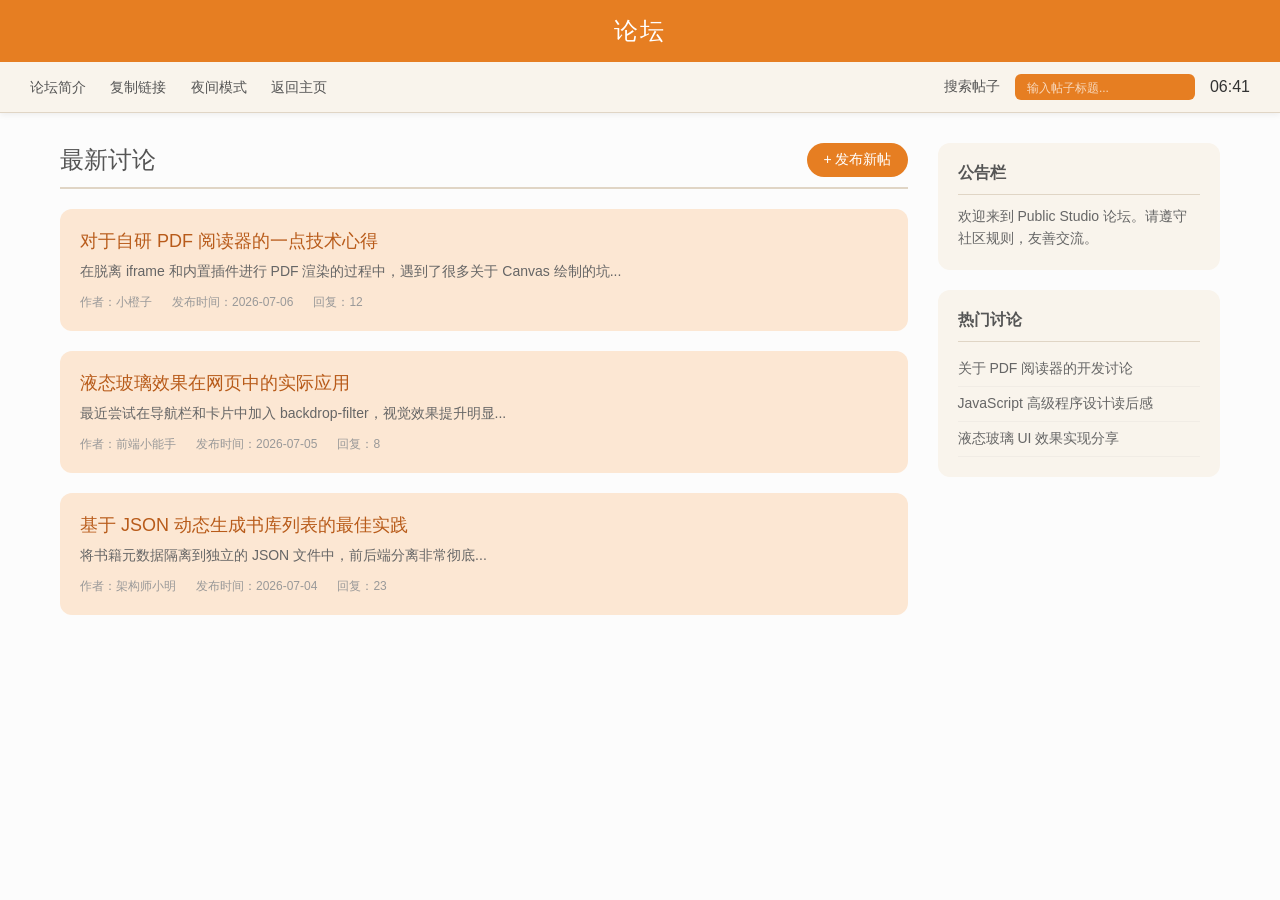
==== askall/askall.html @ a7f26f34 "luntan" ====
<!DOCTYPE html>
<html lang="zh-CN">
<head>
    <meta charset="UTF-8">
    <meta name="viewport" content="width=device-width, initial-scale=1.0">
    <title>论坛</title>
    <!-- 引入亮色和暗色两套样式表 -->
    <link rel="stylesheet" href="askall.css">
    <link rel="stylesheet" href="../askall/baskall.css">
    <script src="askall.js" defer></script>
</head>
<body>
    <!-- 顶部固定导航 -->
    <div class="fixed-header-container">
        <div class="top-header">
            <div class="header-title">论坛</div>
        </div>

        <div class="nav-bar">
            <div class="nav-links">
                <a href="#">论坛简介</a>
                <a href="#">复制链接</a>
                <a href="#" id="toggle-theme-btn">夜间模式</a>
                <a href="../../../index.html">返回主页</a>
            </div>
            <div class="nav-tools">
                <label for="search-input">搜索帖子</label>
                <input type="text" id="search-input" placeholder="输入帖子标题...">
                <span id="current-time">时间</span>
            </div>
        </div>
    </div>

    <!-- 论坛主体：两列布局，左侧列表，右侧热门 -->
    <div class="forum-container">
        
        <!-- 左侧：最新帖子列表 -->
        <div class="main-posts-column">
            <div class="column-header">
                <h2>最新讨论</h2>
                <button class="new-post-btn" onclick="alert('功能预留：点击发布新帖')">+ 发布新帖</button>
            </div>
            <div class="post-list" id="post-list-container">
                <!-- 由 JS 动态生成帖子 -->
            </div>
        </div>

        <!-- 右侧：侧边栏（热门/公告） -->
        <div class="sidebar-column">
            <div class="sidebar-card">
                <h3>公告栏</h3>
                <p style="color: #666; font-size: 14px; margin-top: 10px; line-height: 1.6;">
                    欢迎来到 Public Studio 论坛。请遵守社区规则，友善交流。
                </p>
            </div>
            <div class="sidebar-card" style="margin-top: 20px;">
                <h3>热门讨论</h3>
                <ul class="hot-topic-list">
                    <li><a href="#">关于 PDF 阅读器的开发讨论</a></li>
                    <li><a href="#">JavaScript 高级程序设计读后感</a></li>
                    <li><a href="#">液态玻璃 UI 效果实现分享</a></li>
                </ul>
            </div>
        </div>

    </div>
</body>
</html>
---- askall/askall.css ----
/* 论坛亮色模式基础变量 */
:root {
    --bg-color: #fcfcfc;
    --header-bg: #e67e22;
    --nav-bg: #f9f4ec;
    --card-bg: #fce7d3;
    --card-text: #b85b1a;
    --input-bg: #e67e22;
    --border-color: #e0d5c5;
    --secondary-text: #555;
}

* { margin: 0; padding: 0; box-sizing: border-box; }
body {
    background-color: var(--bg-color);
    font-family: "PingFang SC", "Microsoft YaHei", sans-serif;
    color: #333;
}

/* 顶部固定导航 */
.fixed-header-container {
    position: sticky;
    top: 0;
    z-index: 999;
    background-color: var(--bg-color);
    box-shadow: 0 2px 6px rgba(0,0,0,0.06);
}
.top-header {
    width: 100%;
    background-color: var(--header-bg);
    color: #ffffff;
    text-align: center;
    padding: 15px 0;
    font-size: 24px;
    letter-spacing: 2px;
}
.nav-bar {
    display: flex;
    justify-content: space-between;
    align-items: center;
    background-color: var(--nav-bg);
    padding: 12px 30px;
    border-bottom: 1px solid var(--border-color);
}
.nav-links a { text-decoration: none; color: var(--secondary-text); font-size: 14px; margin-right: 20px; transition: color 0.2s; }
.nav-links a:hover { color: var(--header-bg); }
.nav-tools { display: flex; align-items: center; gap: 15px; }
.nav-tools label { font-size: 14px; color: var(--secondary-text); }
.nav-tools input {
    background-color: var(--input-bg);
    border: none;
    border-radius: 6px;
    padding: 4px 12px;
    color: #ffffff;
    outline: none;
    width: 180px;
    height: 26px;
}
.nav-tools input::placeholder { color: rgba(255,255,255,0.7); font-size: 12px; }

/* 论坛主体布局 */
.forum-container {
    display: flex;
    max-width: 1200px;
    margin: 30px auto;
    padding: 0 20px;
    gap: 30px;
}

/* 左侧主列表 */
.main-posts-column { flex: 3; }
.column-header {
    display: flex;
    justify-content: space-between;
    align-items: center;
    margin-bottom: 20px;
    padding-bottom: 10px;
    border-bottom: 2px solid var(--border-color);
}
.column-header h2 { color: var(--secondary-text); font-weight: 500; }
.new-post-btn {
    background-color: var(--header-bg);
    color: #fff;
    border: none;
    border-radius: 20px;
    padding: 8px 16px;
    font-size: 14px;
    cursor: pointer;
    transition: background 0.2s;
}
.new-post-btn:hover { background-color: #c05a1a; }

/* 帖子卡片 */
.post-card {
    background-color: var(--card-bg);
    border-radius: 12px;
    padding: 20px;
    margin-bottom: 20px;
    cursor: pointer;
    transition: transform 0.2s, box-shadow 0.2s;
}
.post-card:hover { transform: translateY(-2px); box-shadow: 0 4px 10px rgba(0,0,0,0.04); }
.post-title { font-size: 18px; color: var(--card-text); margin-bottom: 8px; }
.post-excerpt { font-size: 14px; color: #666; line-height: 1.5; margin-bottom: 12px; }
.post-meta { font-size: 12px; color: #999; display: flex; gap: 20px; }

/* 右侧侧边栏 */
.sidebar-column { flex: 1; }
.sidebar-card {
    background-color: var(--nav-bg);
    border-radius: 12px;
    padding: 20px;
}
.sidebar-card h3 { color: var(--secondary-text); font-size: 16px; border-bottom: 1px solid var(--border-color); padding-bottom: 10px; }
.hot-topic-list { list-style: none; margin-top: 10px; }
.hot-topic-list li { padding: 8px 0; border-bottom: 1px solid rgba(0,0,0,0.03); }
.hot-topic-list a { text-decoration: none; color: #666; font-size: 14px; display: block; transition: color 0.2s; }
.hot-topic-list a:hover { color: var(--header-bg); }

::-webkit-scrollbar { width: 8px; }
::-webkit-scrollbar-track { background: var(--nav-bg); }
::-webkit-scrollbar-thumb { background: var(--header-bg); border-radius: 4px; }
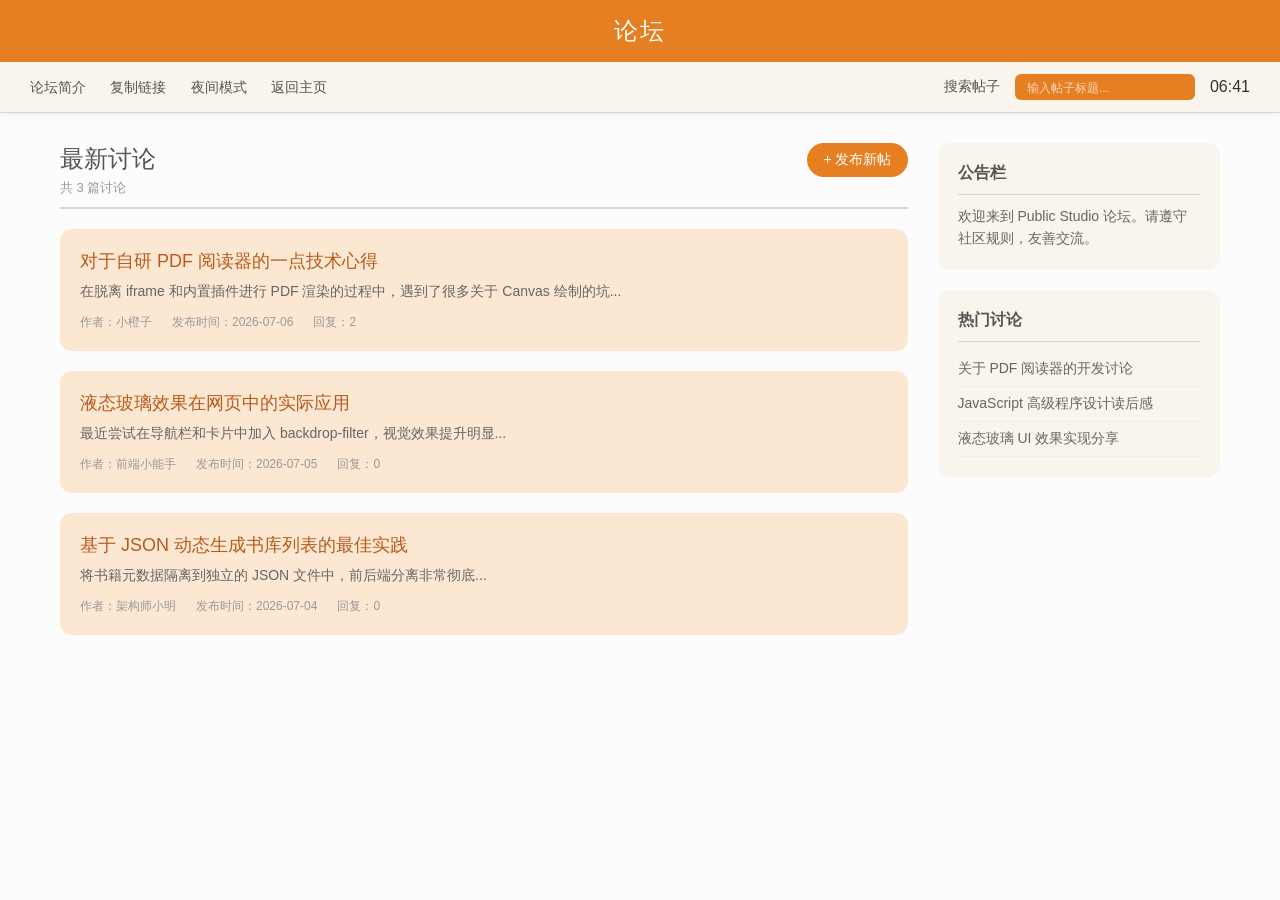
==== commit 211ddb0f: "luntan1" ====
--- a/askall/askall.html
+++ b/askall/askall.html
@@ -4,18 +4,14 @@
     <meta charset="UTF-8">
     <meta name="viewport" content="width=device-width, initial-scale=1.0">
     <title>论坛</title>
-    <!-- 引入亮色和暗色两套样式表 -->
     <link rel="stylesheet" href="askall.css">
-    <link rel="stylesheet" href="../askall/baskall.css">
+    <!-- 【修复】暗色样式文件必须与亮色样式同目录，不能加多余路径 -->
+    <link rel="stylesheet" href="baskall.css">
     <script src="askall.js" defer></script>
 </head>
 <body>
-    <!-- 顶部固定导航 -->
     <div class="fixed-header-container">
-        <div class="top-header">
-            <div class="header-title">论坛</div>
-        </div>
-
+        <div class="top-header"><div class="header-title">论坛</div></div>
         <div class="nav-bar">
             <div class="nav-links">
                 <a href="#">论坛简介</a>
@@ -31,27 +27,24 @@
         </div>
     </div>
 
-    <!-- 论坛主体：两列布局，左侧列表，右侧热门 -->
     <div class="forum-container">
-        
-        <!-- 左侧：最新帖子列表 -->
         <div class="main-posts-column">
             <div class="column-header">
-                <h2>最新讨论</h2>
-                <button class="new-post-btn" onclick="alert('功能预留：点击发布新帖')">+ 发布新帖</button>
+                <div>
+                    <h2>最新讨论</h2>
+                    <span id="post-count" style="color:#999;font-size:13px;margin-top:4px;display:block;"></span>
+                </div>
+                <button class="new-post-btn" id="open-post-modal-btn">+ 发布新帖</button>
             </div>
             <div class="post-list" id="post-list-container">
-                <!-- 由 JS 动态生成帖子 -->
+                <!-- 由 JS 动态生成 -->
             </div>
         </div>
 
-        <!-- 右侧：侧边栏（热门/公告） -->
         <div class="sidebar-column">
             <div class="sidebar-card">
                 <h3>公告栏</h3>
-                <p style="color: #666; font-size: 14px; margin-top: 10px; line-height: 1.6;">
-                    欢迎来到 Public Studio 论坛。请遵守社区规则，友善交流。
-                </p>
+                <p style="color: #666; font-size: 14px; margin-top: 10px; line-height: 1.6;">欢迎来到 Public Studio 论坛。请遵守社区规则，友善交流。</p>
             </div>
             <div class="sidebar-card" style="margin-top: 20px;">
                 <h3>热门讨论</h3>
@@ -62,7 +55,24 @@
                 </ul>
             </div>
         </div>
+    </div>
 
+    <!-- 新增：发帖模态框 -->
+    <div id="post-modal" class="modal-overlay" style="display:none;">
+        <div class="modal-content glass-effect">
+            <div class="modal-header">
+                <h3>发布新帖</h3>
+                <span class="close-modal-btn">&times;</span>
+            </div>
+            <div class="modal-body">
+                <input type="text" id="post-title-input" placeholder="帖子标题" style="width:100%;padding:10px;border:1px solid var(--border-color);border-radius:6px;margin-bottom:15px;">
+                <textarea id="post-content-input" placeholder="帖子内容（支持文字与排版）" rows="6" style="width:100%;padding:10px;border:1px solid var(--border-color);border-radius:6px;resize:none;"></textarea>
+            </div>
+            <div class="modal-footer">
+                <button class="cancel-btn">取消</button>
+                <button class="submit-btn" id="submit-post-btn">确认发布</button>
+            </div>
+        </div>
     </div>
 </body>
 </html>
--- a/askall/askall.css
+++ b/askall/askall.css
@@ -1,122 +1,67 @@
-/* 论坛亮色模式基础变量 */
 :root {
-    --bg-color: #fcfcfc;
-    --header-bg: #e67e22;
-    --nav-bg: #f9f4ec;
-    --card-bg: #fce7d3;
-    --card-text: #b85b1a;
-    --input-bg: #e67e22;
-    --border-color: #e0d5c5;
-    --secondary-text: #555;
+    --bg-color: #fcfcfc; --header-bg: #e67e22; --nav-bg: #f9f4ec;
+    --card-bg: #fce7d3; --card-text: #b85b1a; --input-bg: #e67e22;
+    --border-color: #e0d5c5; --secondary-text: #555;
+    --modal-bg: rgba(0,0,0,0.4);
 }
-
 * { margin: 0; padding: 0; box-sizing: border-box; }
 body {
     background-color: var(--bg-color);
     font-family: "PingFang SC", "Microsoft YaHei", sans-serif;
     color: #333;
 }
-
-/* 顶部固定导航 */
-.fixed-header-container {
-    position: sticky;
-    top: 0;
-    z-index: 999;
-    background-color: var(--bg-color);
-    box-shadow: 0 2px 6px rgba(0,0,0,0.06);
-}
-.top-header {
-    width: 100%;
-    background-color: var(--header-bg);
-    color: #ffffff;
-    text-align: center;
-    padding: 15px 0;
-    font-size: 24px;
-    letter-spacing: 2px;
-}
-.nav-bar {
-    display: flex;
-    justify-content: space-between;
-    align-items: center;
-    background-color: var(--nav-bg);
-    padding: 12px 30px;
-    border-bottom: 1px solid var(--border-color);
-}
+.fixed-header-container { position: sticky; top: 0; z-index: 998; background-color: var(--bg-color); box-shadow: 0 2px 6px rgba(0,0,0,0.06); }
+.top-header { width: 100%; background-color: var(--header-bg); color: #ffffff; text-align: center; padding: 15px 0; font-size: 24px; letter-spacing: 2px; }
+.nav-bar { display: flex; justify-content: space-between; align-items: center; background-color: var(--nav-bg); padding: 12px 30px; border-bottom: 1px solid var(--border-color); }
 .nav-links a { text-decoration: none; color: var(--secondary-text); font-size: 14px; margin-right: 20px; transition: color 0.2s; }
 .nav-links a:hover { color: var(--header-bg); }
 .nav-tools { display: flex; align-items: center; gap: 15px; }
 .nav-tools label { font-size: 14px; color: var(--secondary-text); }
 .nav-tools input {
-    background-color: var(--input-bg);
-    border: none;
-    border-radius: 6px;
-    padding: 4px 12px;
-    color: #ffffff;
-    outline: none;
-    width: 180px;
-    height: 26px;
+    background-color: var(--input-bg); border: none; border-radius: 6px;
+    padding: 4px 12px; color: #ffffff; outline: none; width: 180px; height: 26px;
 }
 .nav-tools input::placeholder { color: rgba(255,255,255,0.7); font-size: 12px; }
 
-/* 论坛主体布局 */
-.forum-container {
-    display: flex;
-    max-width: 1200px;
-    margin: 30px auto;
-    padding: 0 20px;
-    gap: 30px;
-}
-
-/* 左侧主列表 */
+.forum-container { display: flex; max-width: 1200px; margin: 30px auto; padding: 0 20px; gap: 30px; }
 .main-posts-column { flex: 3; }
-.column-header {
-    display: flex;
-    justify-content: space-between;
-    align-items: center;
-    margin-bottom: 20px;
-    padding-bottom: 10px;
-    border-bottom: 2px solid var(--border-color);
-}
+.column-header { display: flex; justify-content: space-between; align-items: flex-start; margin-bottom: 20px; padding-bottom: 10px; border-bottom: 2px solid var(--border-color); }
 .column-header h2 { color: var(--secondary-text); font-weight: 500; }
 .new-post-btn {
-    background-color: var(--header-bg);
-    color: #fff;
-    border: none;
-    border-radius: 20px;
-    padding: 8px 16px;
-    font-size: 14px;
-    cursor: pointer;
-    transition: background 0.2s;
+    background-color: var(--header-bg); color: #fff; border: none; border-radius: 20px;
+    padding: 8px 16px; font-size: 14px; cursor: pointer; transition: background 0.2s;
 }
 .new-post-btn:hover { background-color: #c05a1a; }
-
-/* 帖子卡片 */
 .post-card {
-    background-color: var(--card-bg);
-    border-radius: 12px;
-    padding: 20px;
-    margin-bottom: 20px;
-    cursor: pointer;
-    transition: transform 0.2s, box-shadow 0.2s;
+    background-color: var(--card-bg); border-radius: 12px; padding: 20px;
+    margin-bottom: 20px; cursor: pointer; transition: transform 0.2s, box-shadow 0.2s;
 }
 .post-card:hover { transform: translateY(-2px); box-shadow: 0 4px 10px rgba(0,0,0,0.04); }
 .post-title { font-size: 18px; color: var(--card-text); margin-bottom: 8px; }
 .post-excerpt { font-size: 14px; color: #666; line-height: 1.5; margin-bottom: 12px; }
 .post-meta { font-size: 12px; color: #999; display: flex; gap: 20px; }
-
-/* 右侧侧边栏 */
 .sidebar-column { flex: 1; }
-.sidebar-card {
-    background-color: var(--nav-bg);
-    border-radius: 12px;
-    padding: 20px;
-}
+.sidebar-card { background-color: var(--nav-bg); border-radius: 12px; padding: 20px; }
 .sidebar-card h3 { color: var(--secondary-text); font-size: 16px; border-bottom: 1px solid var(--border-color); padding-bottom: 10px; }
 .hot-topic-list { list-style: none; margin-top: 10px; }
 .hot-topic-list li { padding: 8px 0; border-bottom: 1px solid rgba(0,0,0,0.03); }
 .hot-topic-list a { text-decoration: none; color: #666; font-size: 14px; display: block; transition: color 0.2s; }
 .hot-topic-list a:hover { color: var(--header-bg); }
 
+/* 模态框 CSS（新功能必备） */
+.modal-overlay { position: fixed; top:0; left:0; width:100%; height:100%; background:var(--modal-bg); display:flex; justify-content:center; align-items:center; z-index:999; }
+.modal-content { background:var(--bg-color); width:480px; max-width:90%; padding:25px; border-radius:12px; box-shadow:0 15px 30px rgba(0,0,0,0.15); }
+.modal-header { display:flex; justify-content:space-between; align-items:center; border-bottom:1px solid var(--border-color); padding-bottom:15px; margin-bottom:15px; }
+.modal-header h3 { color:var(--secondary-text); }
+.modal-header .close-modal-btn { font-size:28px; cursor:pointer; color:#999; line-height:1; }
+.modal-header .close-modal-btn:hover { color:#333; }
+.modal-footer { display:flex; justify-content:flex-end; gap:10px; margin-top:20px; }
+.modal-footer button { padding:8px 20px; border:none; border-radius:6px; cursor:pointer; font-size:14px; }
+.modal-footer .cancel-btn { background:#f0f0f0; color:#666; }
+.modal-footer .cancel-btn:hover { background:#e0e0e0; }
+.modal-footer .submit-btn { background:var(--header-bg); color:#fff; }
+.modal-footer .submit-btn:hover { background:#c05a1a; }
+
 ::-webkit-scrollbar { width: 8px; }
 ::-webkit-scrollbar-track { background: var(--nav-bg); }
 ::-webkit-scrollbar-thumb { background: var(--header-bg); border-radius: 4px; }
--- a/askall/baskall.css
+++ b/askall/baskall.css
@@ -0,0 +1,50 @@
+/* 论坛暗色模式叠加样式 */
+body.dark-mode {
+    --bg-color: #1a1a1a;
+    --nav-bg: #2c2c2c;
+    --card-bg: #383838;
+    --card-text: #e6b68b;
+    --input-bg: #555555;
+    --border-color: #444;
+    --secondary-text: #cccccc;
+    --modal-bg: rgba(0, 0, 0, 0.8);
+}
+
+body.dark-mode .top-header { background-color: #c05a1a; }
+body.dark-mode .fixed-header-container { background-color: #1a1a1a; box-shadow: 0 2px 6px rgba(0,0,0,0.5); }
+body.dark-mode .nav-links a { color: #cccccc; }
+body.dark-mode .nav-links a:hover { color: #e67e22; }
+body.dark-mode .nav-tools label { color: #cccccc; }
+
+body.dark-mode .column-header h2 { color: #cccccc; border-bottom-color: #444; }
+body.dark-mode .new-post-btn { background-color: #c05a1a; }
+body.dark-mode .new-post-btn:hover { background-color: #a04d17; }
+
+body.dark-mode .post-card { box-shadow: 0 2px 6px rgba(0,0,0,0.3); }
+body.dark-mode .post-excerpt { color: #aaaaaa; }
+body.dark-mode .post-meta { color: #888888; }
+
+body.dark-mode .sidebar-card h3 { color: #cccccc; border-bottom-color: #444; }
+body.dark-mode .hot-topic-list a { color: #aaaaaa; }
+body.dark-mode .hot-topic-list a:hover { color: #e67e22; }
+
+/* 暗黑模式模态框适配 */
+body.dark-mode .modal-content { background-color: #2c2c2c; box-shadow: 0 15px 30px rgba(0,0,0,0.6); }
+body.dark-mode .modal-header { border-bottom-color: #444; }
+body.dark-mode .modal-header h3 { color:#ddd; }
+body.dark-mode .modal-header .close-modal-btn:hover { color:#ddd; }
+body.dark-mode .modal-footer .cancel-btn { background:#444; color:#aaa; }
+body.dark-mode .modal-footer .cancel-btn:hover { background:#555; }
+body.dark-mode #post-title-input, body.dark-mode #post-content-input { background:#1a1a1a; color:#ddd; border-color:#555; }
+
+/* 暗黑模式详情页与评论适配 */
+body.dark-mode .post-detail-header h1 { color: #e0e0e0; }
+body.dark-mode .post-content { color: #cccccc; background-color: #333333; }
+body.dark-mode .comment-section h3 { color: #cccccc; border-top-color: #444; }
+body.dark-mode .comment-item { background: #2c2c2c !important; }
+body.dark-mode .comment-item div:last-child { color: #aaaaaa; }
+body.dark-mode #comment-nickname, body.dark-mode #comment-input { background: #1a1a1a; color:#ddd; border-color:#555; }
+body.dark-mode #comment-nickname::placeholder, body.dark-mode #comment-input::placeholder { color: #777; }
+
+body.dark-mode::-webkit-scrollbar-track { background: #2c2c2c; }
+body.dark-mode::-webkit-scrollbar-thumb { background: #c05a1a; }
